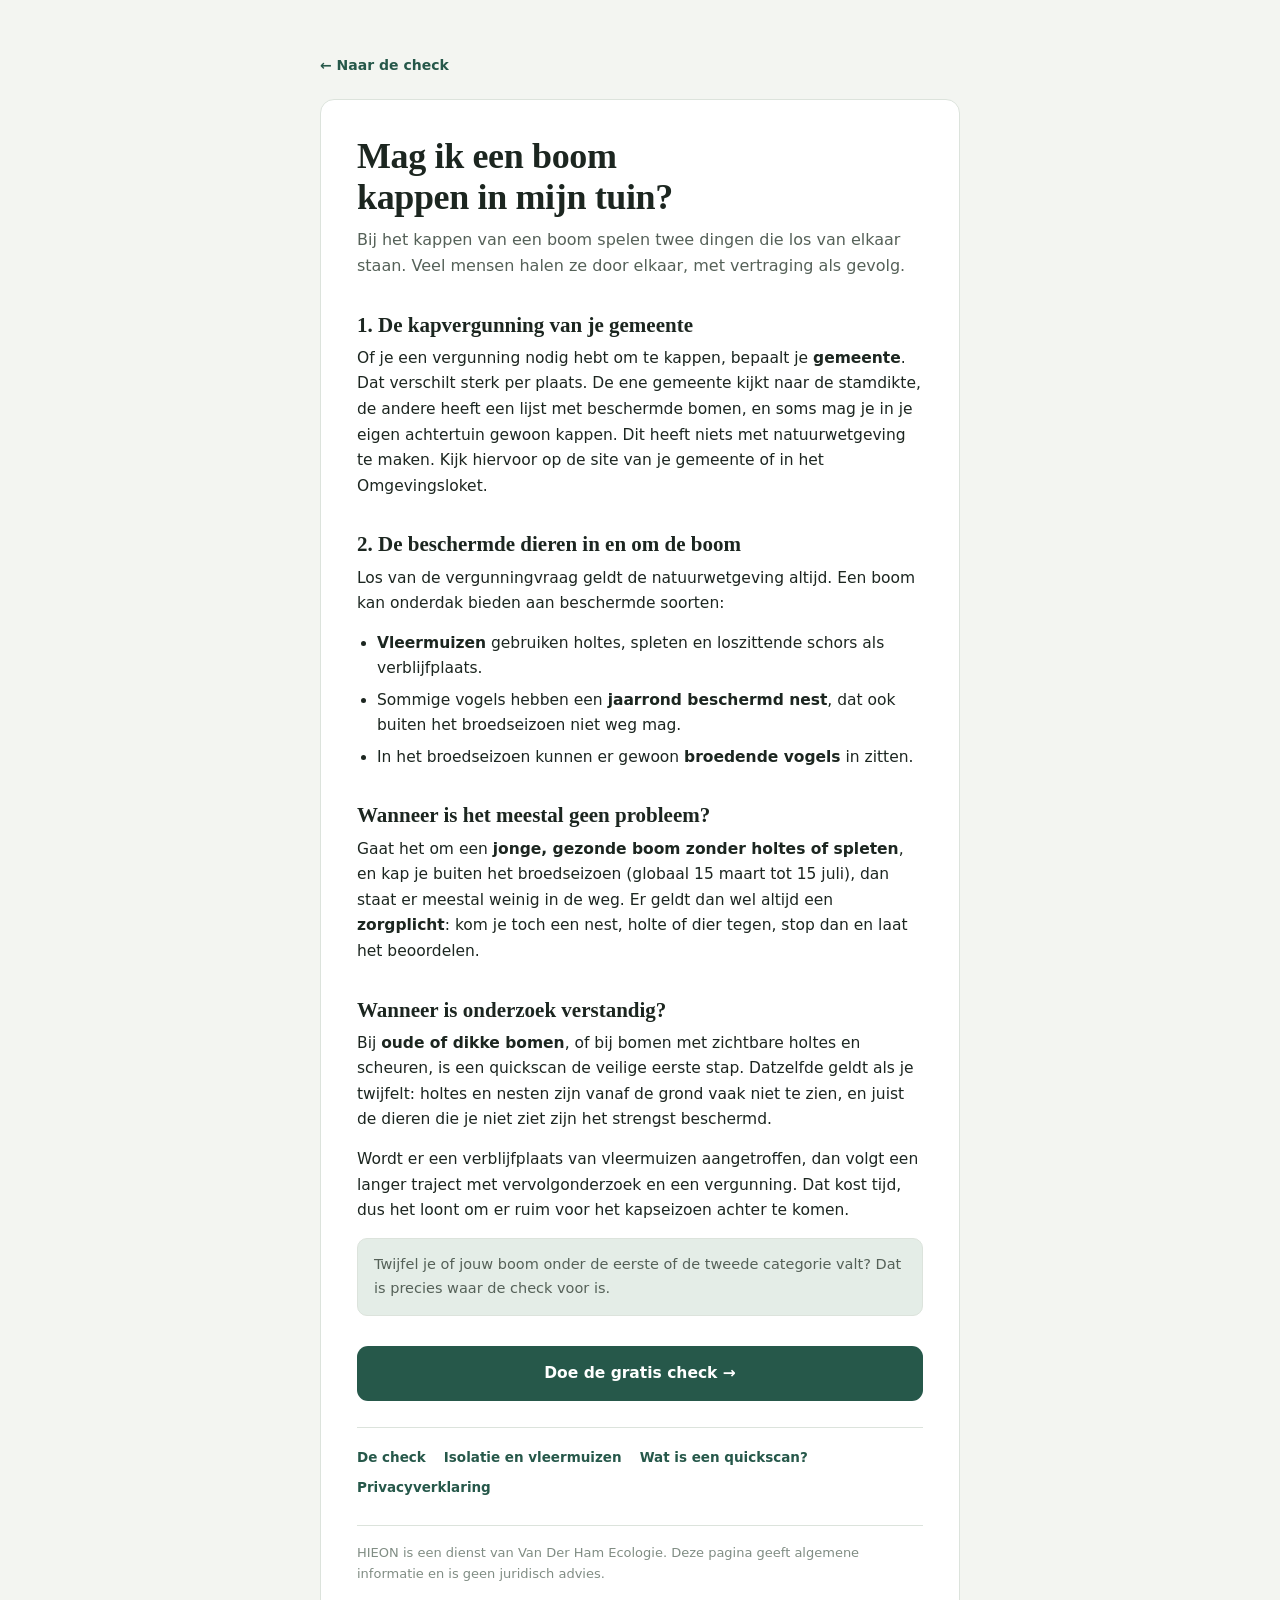
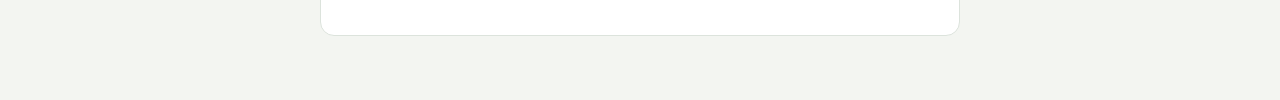
==== boom-kappen.html @ be3e37d3 "Beslisboom uitbreiden (asbest, grondwerk, dakkapel/nieuwbouw), PDOK-gemeentelookup, inhoudspagina's " ====
<!doctype html>
<html lang="nl">
<head>
<meta charset="utf-8">
<meta name="viewport" content="width=device-width, initial-scale=1">
<title>Mag ik een boom kappen in mijn tuin? — HIEON</title>
<meta name="description" content="Een boom kappen: wanneer heb je een vergunning nodig, wanneer speelt er ecologie, en wanneer kun je gewoon aan de slag? Praktische uitleg voor particulieren.">
<link rel="icon" href="data:image/svg+xml,<svg xmlns='http://www.w3.org/2000/svg' viewBox='0 0 100 100'><text y='.9em' font-size='90'>&#127807;</text></svg>">
<meta name="theme-color" content="#26584A">
<link rel="stylesheet" href="content.css">
</head>
<body>
<div class="wrap">
  <a class="back" href="index.html">← Naar de check</a>
  <article class="card">
    <h1>Mag ik een boom kappen in mijn tuin?</h1>
    <p class="lead">Bij het kappen van een boom spelen twee dingen die los van elkaar staan. Veel mensen halen ze door elkaar, met vertraging als gevolg.</p>

    <h2>1. De kapvergunning van je gemeente</h2>
    <p>Of je een vergunning nodig hebt om te kappen, bepaalt je <strong>gemeente</strong>. Dat verschilt sterk per plaats. De ene gemeente kijkt naar de stamdikte, de andere heeft een lijst met beschermde bomen, en soms mag je in je eigen achtertuin gewoon kappen. Dit heeft niets met natuurwetgeving te maken. Kijk hiervoor op de site van je gemeente of in het Omgevingsloket.</p>

    <h2>2. De beschermde dieren in en om de boom</h2>
    <p>Los van de vergunningvraag geldt de natuurwetgeving altijd. Een boom kan onderdak bieden aan beschermde soorten:</p>
    <ul>
      <li><strong>Vleermuizen</strong> gebruiken holtes, spleten en loszittende schors als verblijfplaats.</li>
      <li>Sommige vogels hebben een <strong>jaarrond beschermd nest</strong>, dat ook buiten het broedseizoen niet weg mag.</li>
      <li>In het broedseizoen kunnen er gewoon <strong>broedende vogels</strong> in zitten.</li>
    </ul>

    <h2>Wanneer is het meestal geen probleem?</h2>
    <p>Gaat het om een <strong>jonge, gezonde boom zonder holtes of spleten</strong>, en kap je buiten het broedseizoen (globaal 15 maart tot 15 juli), dan staat er meestal weinig in de weg. Er geldt dan wel altijd een <strong>zorgplicht</strong>: kom je toch een nest, holte of dier tegen, stop dan en laat het beoordelen.</p>

    <h2>Wanneer is onderzoek verstandig?</h2>
    <p>Bij <strong>oude of dikke bomen</strong>, of bij bomen met zichtbare holtes en scheuren, is een quickscan de veilige eerste stap. Datzelfde geldt als je twijfelt: holtes en nesten zijn vanaf de grond vaak niet te zien, en juist de dieren die je niet ziet zijn het strengst beschermd.</p>
    <p>Wordt er een verblijfplaats van vleermuizen aangetroffen, dan volgt een langer traject met vervolgonderzoek en een vergunning. Dat kost tijd, dus het loont om er ruim voor het kapseizoen achter te komen.</p>

    <div class="note">Twijfel je of jouw boom onder de eerste of de tweede categorie valt? Dat is precies waar de check voor is.</div>

    <a class="cta" href="index.html">Doe de gratis check →</a>

    <div class="foot-links">
      <a href="index.html">De check</a>
      <a href="isolatie-en-vleermuizen.html">Isolatie en vleermuizen</a>
      <a href="quickscan.html">Wat is een quickscan?</a>
      <a href="privacy.html">Privacyverklaring</a>
    </div>
    <p class="meta">HIEON is een dienst van Van Der Ham Ecologie. Deze pagina geeft algemene informatie en is geen juridisch advies.</p>
  </article>
</div>
</body>
</html>
---- content.css ----
:root {
  --paper:#F3F5F1; --surface:#FFFFFF; --ink:#1C2620; --ink-soft:#556158; --ink-faint:#808d84;
  --line:#DCE3DC; --brand:#26584A; --brand-soft:#E4EDE7;
  --font-sans:-apple-system,BlinkMacSystemFont,"Segoe UI",system-ui,"Helvetica Neue",Arial,sans-serif;
  --font-serif:"Iowan Old Style","Palatino Linotype",Palatino,"Book Antiqua",Georgia,serif;
}
@media (prefers-color-scheme: dark) {
  :root { --paper:#12180F; --surface:#1A2118; --ink:#E9EEE6; --ink-soft:#A9B6A9; --ink-faint:#7d8a7e; --line:#2C3629; --brand:#74BE9E; --brand-soft:#21322A; }
}
* { box-sizing:border-box; }
body { margin:0; background:var(--paper); color:var(--ink); font-family:var(--font-sans); line-height:1.65; -webkit-font-smoothing:antialiased; }
.wrap { max-width:680px; margin:0 auto; padding:clamp(20px,5vw,52px) 20px 64px; }
.back { display:inline-block; margin-bottom:22px; color:var(--brand); text-decoration:none; font-size:14px; font-weight:600; }
.back:hover { text-decoration:underline; }
.card { background:var(--surface); border:1px solid var(--line); border-radius:14px; padding:clamp(20px,4vw,36px); }
h1 { font-family:var(--font-serif); font-size:clamp(26px,6vw,36px); line-height:1.15; margin:0 0 8px; letter-spacing:-.01em; text-wrap:balance; }
.lead { color:var(--ink-soft); font-size:16px; margin:0 0 26px; }
h2 { font-family:var(--font-serif); font-size:21px; margin:32px 0 8px; line-height:1.25; }
p, li { font-size:15.5px; color:var(--ink); }
p { margin:0 0 14px; }
ul { margin:0 0 14px; padding-left:20px; }
li { margin-bottom:6px; }
a { color:var(--brand); }
strong { font-weight:650; }
.cta { display:block; margin:30px 0 6px; background:var(--brand); color:#fff; text-align:center; text-decoration:none; padding:15px 22px; border-radius:11px; font-weight:650; font-size:15.5px; }
.cta:hover { filter:brightness(1.1); }
.note { background:var(--brand-soft); border:1px solid var(--line); border-radius:10px; padding:14px 16px; margin:0 0 14px; font-size:14.5px; color:var(--ink-soft); }
.meta { margin-top:26px; padding-top:16px; border-top:1px solid var(--line); font-size:13px; color:var(--ink-faint); }
.foot-links { display:flex; flex-wrap:wrap; gap:8px 18px; margin-top:26px; padding-top:18px; border-top:1px solid var(--line); }
.foot-links a { font-size:13.5px; font-weight:550; text-decoration:none; }
.foot-links a:hover { text-decoration:underline; }
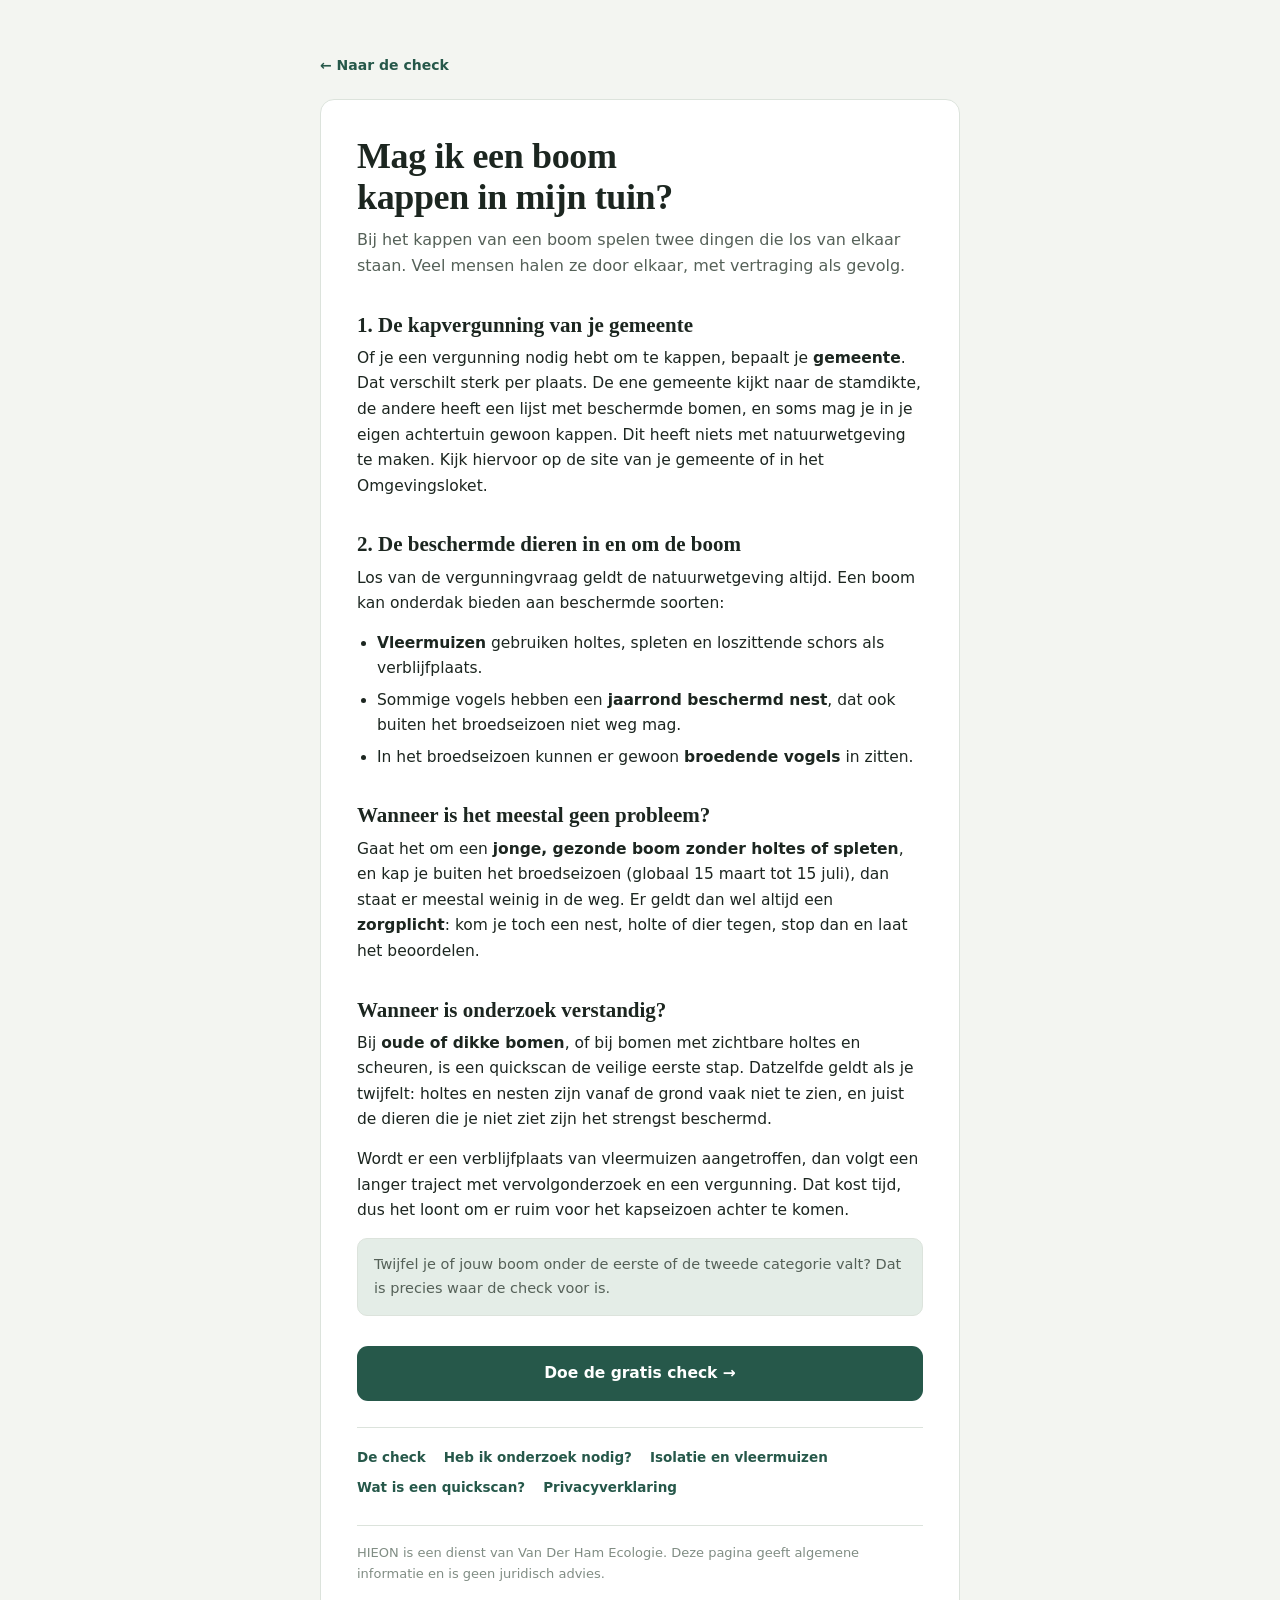
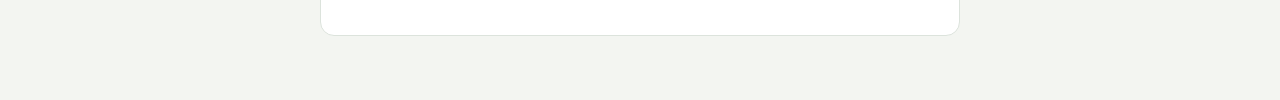
==== commit 79151c71: "Artikel: heb ik ecologisch onderzoek nodig voor mijn verbouwing Uit het concurrentieonderzoek bleek " ====
--- a/boom-kappen.html
+++ b/boom-kappen.html
@@ -7,7 +7,7 @@
 <meta name="description" content="Een boom kappen: wanneer heb je een vergunning nodig, wanneer speelt er ecologie, en wanneer kun je gewoon aan de slag? Praktische uitleg voor particulieren.">
 <link rel="icon" href="data:image/svg+xml,<svg xmlns='http://www.w3.org/2000/svg' viewBox='0 0 100 100'><text y='.9em' font-size='90'>&#127807;</text></svg>">
 <meta name="theme-color" content="#26584A">
-<link rel="stylesheet" href="content.css">
+<link rel="stylesheet" href="content.css?v=153a8fcb">
 </head>
 <body>
 <div class="wrap">
@@ -40,6 +40,7 @@
 
     <div class="foot-links">
       <a href="index.html">De check</a>
+      <a href="heb-ik-onderzoek-nodig.html">Heb ik onderzoek nodig?</a>
       <a href="isolatie-en-vleermuizen.html">Isolatie en vleermuizen</a>
       <a href="quickscan.html">Wat is een quickscan?</a>
       <a href="privacy.html">Privacyverklaring</a>
@@ -47,5 +48,6 @@
     <p class="meta">HIEON is een dienst van Van Der Ham Ecologie. Deze pagina geeft algemene informatie en is geen juridisch advies.</p>
   </article>
 </div>
+<script data-goatcounter="https://hieon.goatcounter.com/count" async src="https://gc.zgo.at/count.js"></script>
 </body>
 </html>
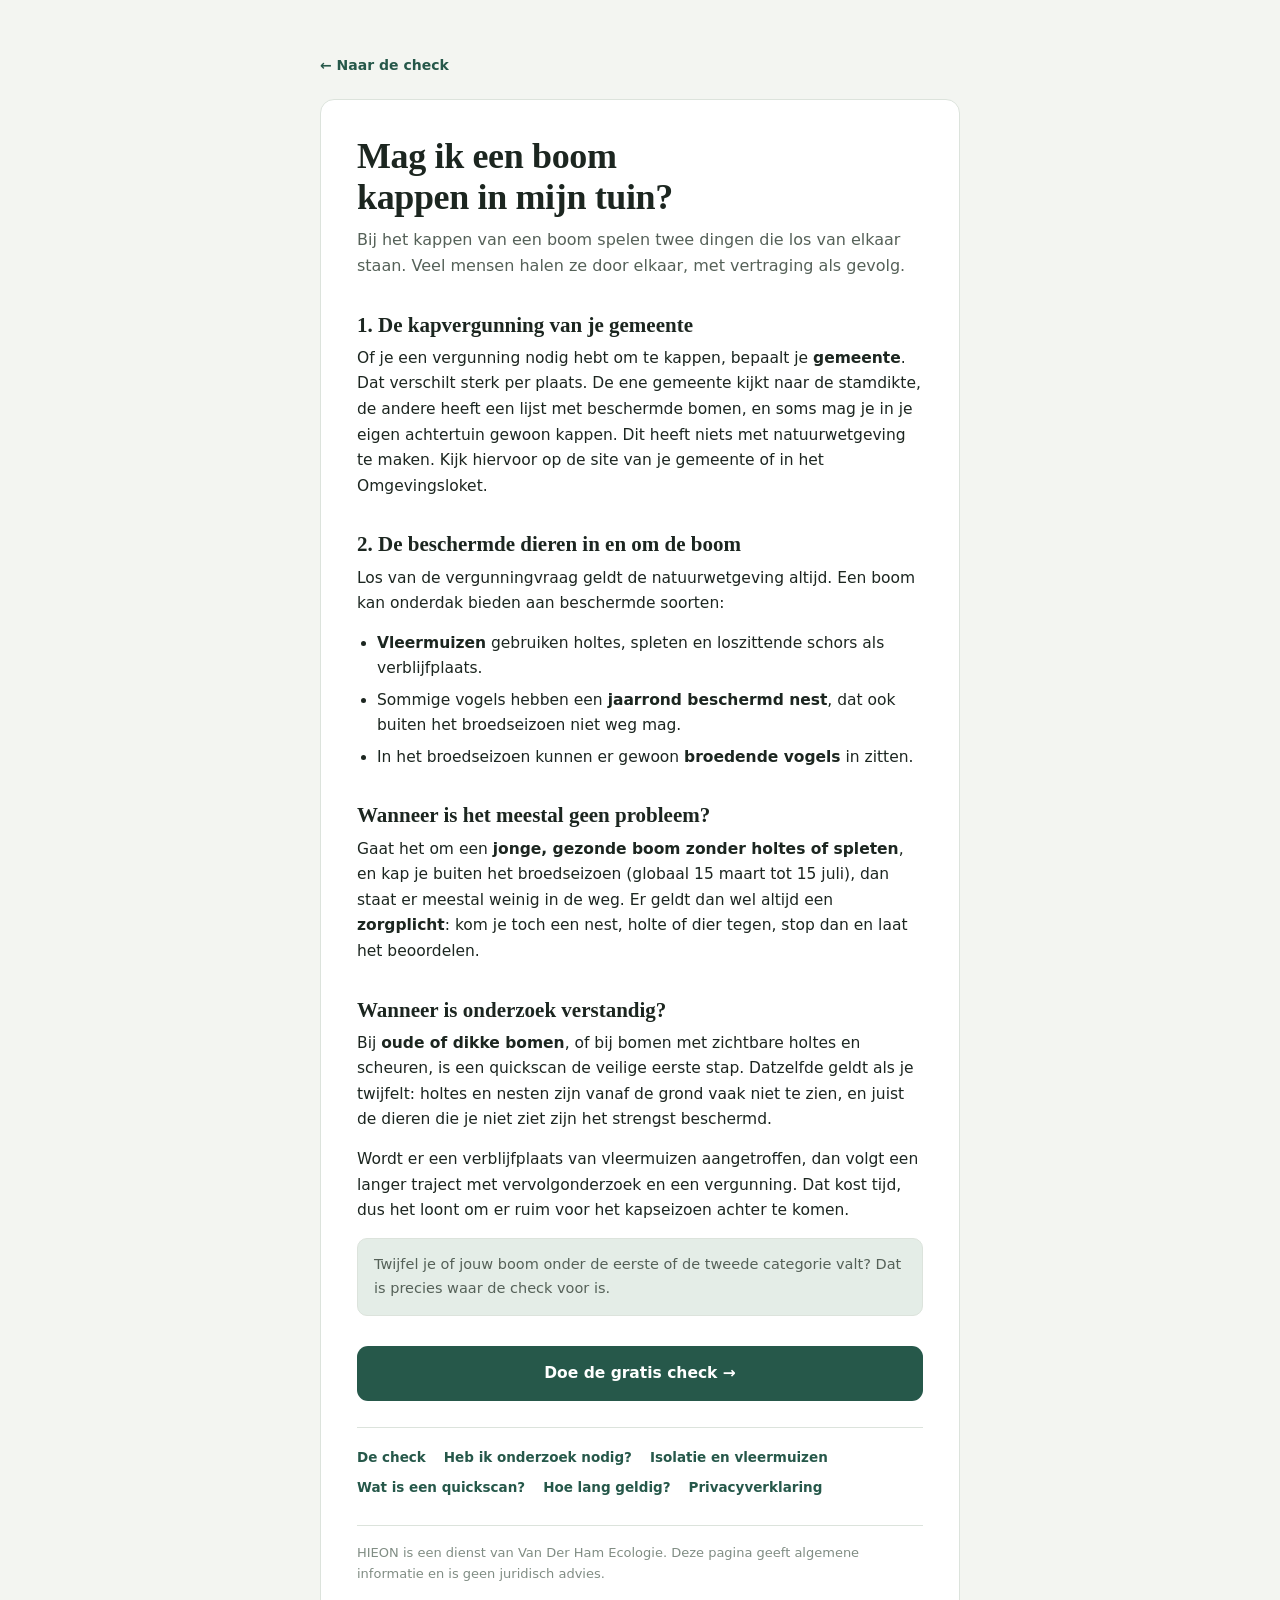
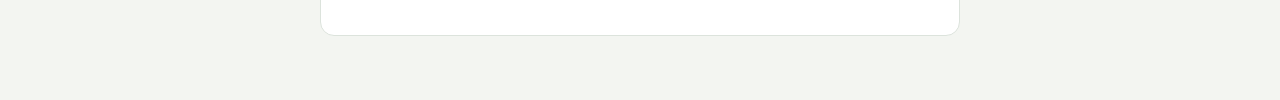
==== commit 37da3e70: "Artikel: hoe lang is een quickscan geldig Concurrenten noemen drie jaar alsof het in de wet staat. W" ====
--- a/boom-kappen.html
+++ b/boom-kappen.html
@@ -43,6 +43,7 @@
       <a href="heb-ik-onderzoek-nodig.html">Heb ik onderzoek nodig?</a>
       <a href="isolatie-en-vleermuizen.html">Isolatie en vleermuizen</a>
       <a href="quickscan.html">Wat is een quickscan?</a>
+      <a href="geldigheid-quickscan.html">Hoe lang geldig?</a>
       <a href="privacy.html">Privacyverklaring</a>
     </div>
     <p class="meta">HIEON is een dienst van Van Der Ham Ecologie. Deze pagina geeft algemene informatie en is geen juridisch advies.</p>
